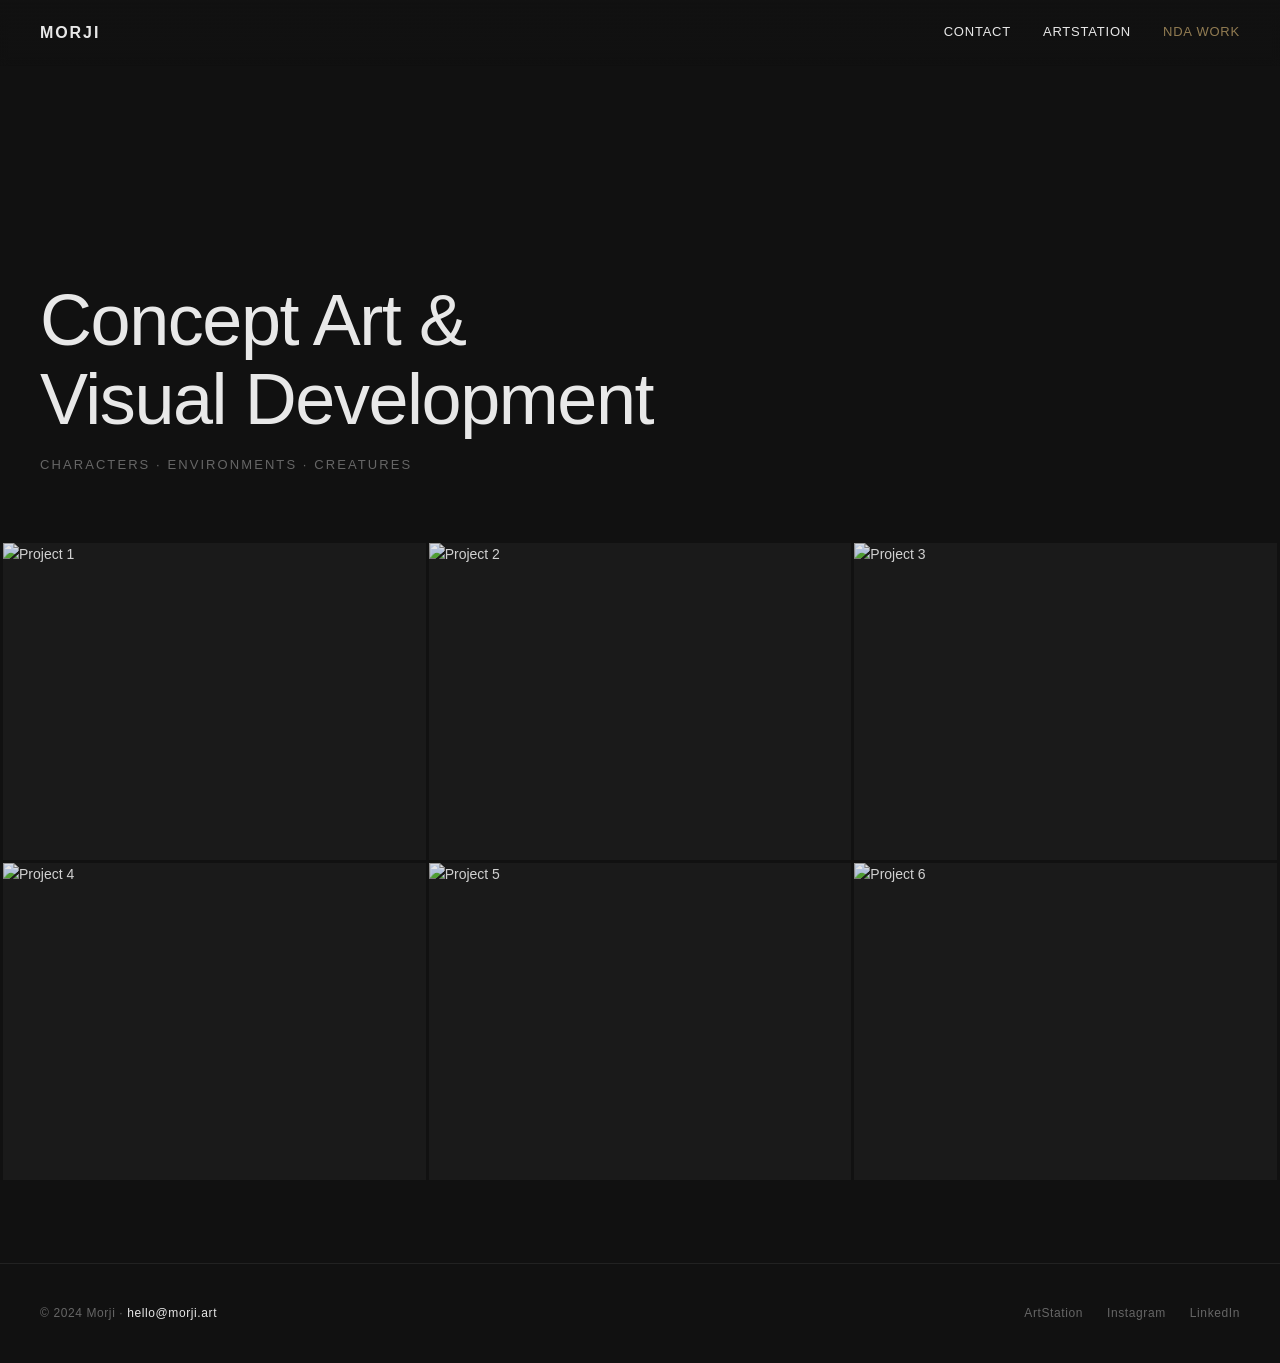
==== index.html @ d018bacb "init" ====
<!DOCTYPE html>
<html lang="en">
<head>
  <meta charset="UTF-8">
  <meta name="viewport" content="width=device-width, initial-scale=1.0">
  <title>Morji — Concept Artist</title>
  <link rel="stylesheet" href="style.css">
</head>
<body>

  <!-- NAV -->
  <nav>
    <span class="nav-name">Morji</span>
    <div class="nav-links">
      <a href="mailto:hello@morji.art">Contact</a>
      <a href="https://www.artstation.com/morjiii" target="_blank">ArtStation</a>
      <a href="nda.html" class="nav-nda">NDA Work</a>
    </div>
  </nav>

  <!-- HERO -->
  <header class="hero">
    <h1>Concept Art &<br>Visual Development</h1>
    <p>Characters · Environments · Creatures</p>
  </header>

  <!-- GALLERY GRID -->
  <main class="gallery" id="gallery">

    <!-- Each .project card -->
    <article class="project fade-in" data-project="project1">
      <div class="project-thumb">
        <img src="images/project1/thumb.jpg" alt="Project 1" loading="lazy">
        <div class="project-overlay">
          <span class="project-title">Project Title</span>
          <span class="project-type">Character Design</span>
        </div>
      </div>
    </article>

    <article class="project fade-in" data-project="project2">
      <div class="project-thumb">
        <img src="images/project2/thumb.jpg" alt="Project 2" loading="lazy">
        <div class="project-overlay">
          <span class="project-title">Environment Study</span>
          <span class="project-type">Environment</span>
        </div>
      </div>
    </article>

    <article class="project fade-in" data-project="project3">
      <div class="project-thumb">
        <img src="images/project3/thumb.jpg" alt="Project 3" loading="lazy">
        <div class="project-overlay">
          <span class="project-title">Creature Design</span>
          <span class="project-type">Creature</span>
        </div>
      </div>
    </article>

    <article class="project fade-in" data-project="project4">
      <div class="project-thumb">
        <img src="images/project4/thumb.jpg" alt="Project 4" loading="lazy">
        <div class="project-overlay">
          <span class="project-title">Visual Dev</span>
          <span class="project-type">Visual Development</span>
        </div>
      </div>
    </article>

    <article class="project fade-in" data-project="project5">
      <div class="project-thumb">
        <img src="images/project5/thumb.jpg" alt="Project 5" loading="lazy">
        <div class="project-overlay">
          <span class="project-title">Keyframe</span>
          <span class="project-type">Keyframe Art</span>
        </div>
      </div>
    </article>

    <article class="project fade-in" data-project="project6">
      <div class="project-thumb">
        <img src="images/project6/thumb.jpg" alt="Project 6" loading="lazy">
        <div class="project-overlay">
          <span class="project-title">Character Sheet</span>
          <span class="project-type">Character Design</span>
        </div>
      </div>
    </article>

  </main>

  <!-- PROJECT MODAL -->
  <div class="modal" id="modal" aria-hidden="true">
    <button class="modal-close" id="modal-close" aria-label="Close">&times;</button>
    <div class="modal-content" id="modal-content">
      <!-- Images injected by script.js -->
    </div>
  </div>

  <!-- FOOTER -->
  <footer>
    <p>© 2024 Morji · <a href="mailto:hello@morji.art">hello@morji.art</a></p>
    <div class="footer-links">
      <a href="https://www.artstation.com/morjiii" target="_blank">ArtStation</a>
      <a href="https://www.instagram.com/" target="_blank">Instagram</a>
      <a href="https://www.linkedin.com/" target="_blank">LinkedIn</a>
    </div>
  </footer>

  <script src="script.js"></script>
</body>
</html>
---- style.css ----
/* ─── Reset & Base ─────────────────────────────────────────── */
*, *::before, *::after {
  box-sizing: border-box;
  margin: 0;
  padding: 0;
}

:root {
  --bg: #111111;
  --bg2: #1a1a1a;
  --text: #e8e8e8;
  --muted: #666;
  --accent: #c8a96e;
  --gap: 3px;
  --radius: 2px;
  --font: 'Inter', 'Helvetica Neue', Arial, sans-serif;
}

html {
  scroll-behavior: smooth;
}

body {
  background: var(--bg);
  color: var(--text);
  font-family: var(--font);
  font-size: 14px;
  line-height: 1.6;
  -webkit-font-smoothing: antialiased;
}

a {
  color: var(--text);
  text-decoration: none;
  transition: color 0.2s;
}

a:hover {
  color: var(--accent);
}

img {
  display: block;
  width: 100%;
  height: 100%;
  object-fit: cover;
}

/* ─── Nav ───────────────────────────────────────────────────── */
nav {
  position: fixed;
  top: 0;
  left: 0;
  right: 0;
  z-index: 100;
  display: flex;
  align-items: center;
  justify-content: space-between;
  padding: 20px 40px;
  background: linear-gradient(to bottom, rgba(17,17,17,0.95) 0%, transparent 100%);
  backdrop-filter: blur(4px);
}

.nav-name {
  font-size: 16px;
  font-weight: 600;
  letter-spacing: 0.12em;
  text-transform: uppercase;
  color: var(--text);
}

.nav-links {
  display: flex;
  gap: 32px;
  font-size: 13px;
  letter-spacing: 0.06em;
  text-transform: uppercase;
  color: var(--muted);
}

.nav-links a:hover {
  color: var(--text);
}

.nav-nda {
  color: var(--accent) !important;
  opacity: 0.7;
}

.nav-nda:hover {
  opacity: 1;
}

/* ─── Hero ──────────────────────────────────────────────────── */
.hero {
  min-height: 60vh;
  display: flex;
  flex-direction: column;
  justify-content: flex-end;
  padding: 120px 40px 64px;
}

.hero h1 {
  font-size: clamp(36px, 6vw, 72px);
  font-weight: 300;
  letter-spacing: -0.02em;
  line-height: 1.1;
  color: var(--text);
}

.hero p {
  margin-top: 16px;
  font-size: 13px;
  letter-spacing: 0.16em;
  text-transform: uppercase;
  color: var(--muted);
}

/* ─── Gallery Grid ──────────────────────────────────────────── */
.gallery {
  display: grid;
  grid-template-columns: repeat(3, 1fr);
  gap: var(--gap);
  padding: var(--gap);
}

@media (max-width: 900px) {
  .gallery {
    grid-template-columns: repeat(2, 1fr);
  }
}

@media (max-width: 540px) {
  .gallery {
    grid-template-columns: 1fr;
  }
}

/* ─── Project Card ──────────────────────────────────────────── */
.project {
  cursor: pointer;
}

.project-thumb {
  position: relative;
  aspect-ratio: 4 / 3;
  overflow: hidden;
  background: var(--bg2);
}

.project-thumb img {
  transition: transform 0.6s cubic-bezier(0.25, 0.46, 0.45, 0.94),
              filter 0.4s ease;
  filter: brightness(0.9);
}

.project:hover .project-thumb img {
  transform: scale(1.04);
  filter: brightness(1);
}

.project-overlay {
  position: absolute;
  inset: 0;
  display: flex;
  flex-direction: column;
  justify-content: flex-end;
  padding: 20px;
  background: linear-gradient(to top, rgba(0,0,0,0.75) 0%, transparent 50%);
  opacity: 0;
  transition: opacity 0.3s ease;
}

.project:hover .project-overlay {
  opacity: 1;
}

.project-title {
  font-size: 15px;
  font-weight: 500;
  line-height: 1.2;
}

.project-type {
  margin-top: 4px;
  font-size: 11px;
  letter-spacing: 0.1em;
  text-transform: uppercase;
  color: var(--accent);
}

/* ─── Fade-in Animation ─────────────────────────────────────── */
.fade-in {
  opacity: 0;
  transform: translateY(24px);
  transition: opacity 0.6s ease, transform 0.6s ease;
}

.fade-in.visible {
  opacity: 1;
  transform: translateY(0);
}

/* ─── Modal ─────────────────────────────────────────────────── */
.modal {
  position: fixed;
  inset: 0;
  z-index: 200;
  background: rgba(10, 10, 10, 0.97);
  overflow-y: auto;
  opacity: 0;
  pointer-events: none;
  transition: opacity 0.3s ease;
}

.modal.open {
  opacity: 1;
  pointer-events: all;
}

.modal-close {
  position: fixed;
  top: 24px;
  right: 32px;
  z-index: 201;
  background: none;
  border: none;
  color: var(--muted);
  font-size: 32px;
  line-height: 1;
  cursor: pointer;
  transition: color 0.2s;
}

.modal-close:hover {
  color: var(--text);
}

.modal-content {
  max-width: 1100px;
  margin: 0 auto;
  padding: 80px 24px 80px;
  display: flex;
  flex-direction: column;
  gap: 4px;
}

.modal-content img {
  width: 100%;
  height: auto;
  object-fit: contain;
  border-radius: var(--radius);
}

.modal-header {
  padding: 0 0 32px;
}

.modal-header h2 {
  font-size: 28px;
  font-weight: 300;
}

.modal-header span {
  font-size: 12px;
  letter-spacing: 0.1em;
  text-transform: uppercase;
  color: var(--accent);
}

/* ─── Footer ────────────────────────────────────────────────── */
footer {
  margin-top: 80px;
  padding: 40px;
  display: flex;
  align-items: center;
  justify-content: space-between;
  border-top: 1px solid #222;
  color: var(--muted);
  font-size: 12px;
  letter-spacing: 0.05em;
}

.footer-links {
  display: flex;
  gap: 24px;
}

.footer-links a {
  color: var(--muted);
}

.footer-links a:hover {
  color: var(--text);
}

@media (max-width: 600px) {
  nav {
    padding: 16px 20px;
  }

  .hero {
    padding: 100px 20px 48px;
  }

  footer {
    flex-direction: column;
    gap: 16px;
    text-align: center;
    padding: 32px 20px;
  }
}

/* ─── NDA Page ──────────────────────────────────────────────── */
.nda-gate {
  min-height: 100vh;
  display: flex;
  align-items: center;
  justify-content: center;
  flex-direction: column;
  gap: 24px;
  padding: 40px;
  text-align: center;
}

.nda-gate h2 {
  font-size: 22px;
  font-weight: 300;
  letter-spacing: 0.05em;
}

.nda-gate p {
  color: var(--muted);
  font-size: 13px;
  max-width: 320px;
}

.nda-form {
  display: flex;
  gap: 0;
  margin-top: 8px;
}

.nda-form input[type="password"] {
  background: var(--bg2);
  border: 1px solid #333;
  border-right: none;
  color: var(--text);
  font-family: var(--font);
  font-size: 14px;
  padding: 12px 16px;
  outline: none;
  width: 220px;
  border-radius: var(--radius) 0 0 var(--radius);
  transition: border-color 0.2s;
}

.nda-form input[type="password"]:focus {
  border-color: var(--accent);
}

.nda-form button {
  background: var(--accent);
  border: none;
  color: #111;
  font-family: var(--font);
  font-size: 12px;
  font-weight: 600;
  letter-spacing: 0.1em;
  text-transform: uppercase;
  padding: 12px 20px;
  cursor: pointer;
  border-radius: 0 var(--radius) var(--radius) 0;
  transition: background 0.2s;
}

.nda-form button:hover {
  background: #d4b87a;
}

.nda-error {
  color: #c0392b;
  font-size: 12px;
  height: 16px;
}

.nda-gallery {
  display: none;
  flex-direction: column;
  gap: 4px;
  padding: var(--gap);
  max-width: 1200px;
  margin: 80px auto 80px;
}

.nda-gallery.unlocked {
  display: flex;
}

.nda-gallery img {
  width: 100%;
  height: auto;
  object-fit: contain;
}
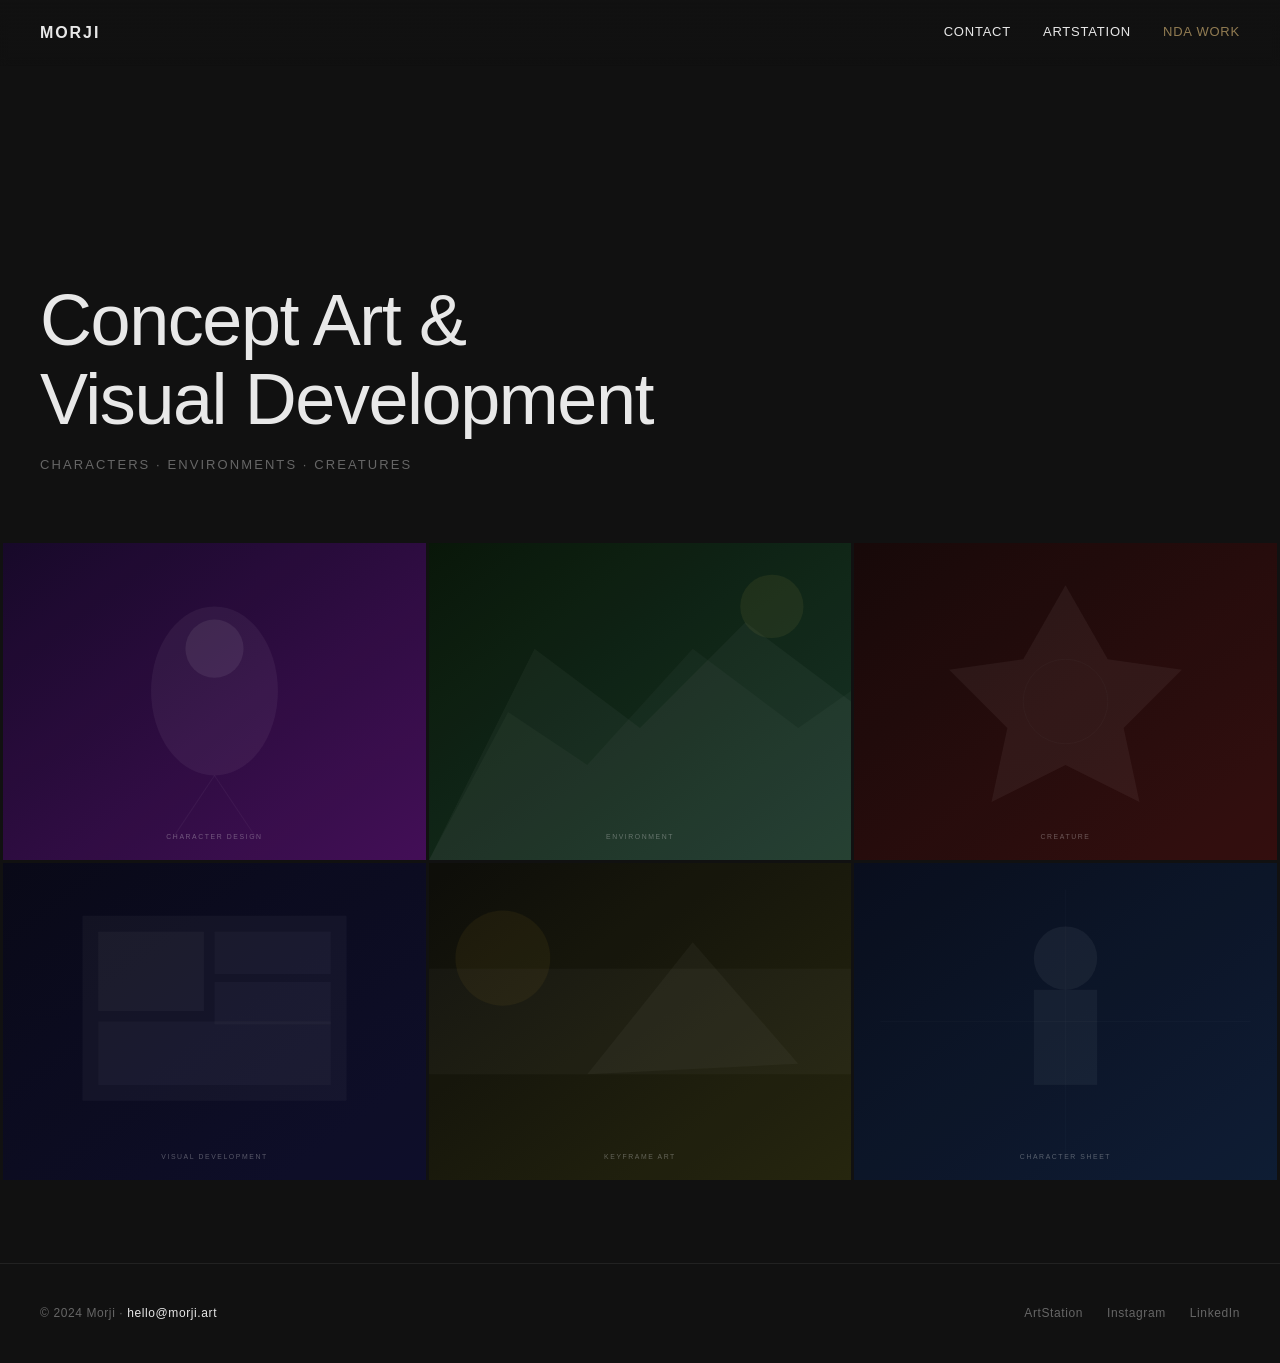
==== commit b708620a: "images" ====
--- a/index.html
+++ b/index.html
@@ -30,7 +30,7 @@
     <!-- Each .project card -->
     <article class="project fade-in" data-project="project1">
       <div class="project-thumb">
-        <img src="images/project1/thumb.jpg" alt="Project 1" loading="lazy">
+        <img src="images/project1/thumb.svg" alt="Project 1" loading="lazy">
         <div class="project-overlay">
           <span class="project-title">Project Title</span>
           <span class="project-type">Character Design</span>
@@ -40,7 +40,7 @@
 
     <article class="project fade-in" data-project="project2">
       <div class="project-thumb">
-        <img src="images/project2/thumb.jpg" alt="Project 2" loading="lazy">
+        <img src="images/project2/thumb.svg" alt="Project 2" loading="lazy">
         <div class="project-overlay">
           <span class="project-title">Environment Study</span>
           <span class="project-type">Environment</span>
@@ -50,7 +50,7 @@
 
     <article class="project fade-in" data-project="project3">
       <div class="project-thumb">
-        <img src="images/project3/thumb.jpg" alt="Project 3" loading="lazy">
+        <img src="images/project3/thumb.svg" alt="Project 3" loading="lazy">
         <div class="project-overlay">
           <span class="project-title">Creature Design</span>
           <span class="project-type">Creature</span>
@@ -60,7 +60,7 @@
 
     <article class="project fade-in" data-project="project4">
       <div class="project-thumb">
-        <img src="images/project4/thumb.jpg" alt="Project 4" loading="lazy">
+        <img src="images/project4/thumb.svg" alt="Project 4" loading="lazy">
         <div class="project-overlay">
           <span class="project-title">Visual Dev</span>
           <span class="project-type">Visual Development</span>
@@ -70,7 +70,7 @@
 
     <article class="project fade-in" data-project="project5">
       <div class="project-thumb">
-        <img src="images/project5/thumb.jpg" alt="Project 5" loading="lazy">
+        <img src="images/project5/thumb.svg" alt="Project 5" loading="lazy">
         <div class="project-overlay">
           <span class="project-title">Keyframe</span>
           <span class="project-type">Keyframe Art</span>
@@ -80,7 +80,7 @@
 
     <article class="project fade-in" data-project="project6">
       <div class="project-thumb">
-        <img src="images/project6/thumb.jpg" alt="Project 6" loading="lazy">
+        <img src="images/project6/thumb.svg" alt="Project 6" loading="lazy">
         <div class="project-overlay">
           <span class="project-title">Character Sheet</span>
           <span class="project-type">Character Design</span>
--- a/style.css
+++ b/style.css
@@ -402,3 +402,41 @@
   height: auto;
   object-fit: contain;
 }
+
+/* Placeholder shown when NDA images haven't loaded / are missing */
+.nda-gallery img[src=""], .nda-gallery img:not([src]),
+.nda-gallery img.placeholder {
+  display: block;
+}
+
+.nda-gallery img::after {
+  content: '';
+  display: block;
+}
+
+/* Broken/missing image fallback — visible grey block with label */
+.nda-placeholder {
+  width: 100%;
+  aspect-ratio: 16 / 9;
+  background: var(--bg2);
+  border: 1px dashed #333;
+  display: flex;
+  align-items: center;
+  justify-content: center;
+  flex-direction: column;
+  gap: 10px;
+  color: var(--muted);
+  font-size: 12px;
+  letter-spacing: 0.1em;
+  text-transform: uppercase;
+}
+
+.nda-placeholder::before {
+  content: '';
+  width: 32px;
+  height: 32px;
+  border: 1px solid #444;
+  border-radius: 50%;
+  display: block;
+  background: url("data:image/svg+xml,%3Csvg xmlns='http://www.w3.org/2000/svg' viewBox='0 0 24 24' fill='none' stroke='%23555' stroke-width='1.5'%3E%3Crect x='3' y='3' width='18' height='18' rx='2'/%3E%3Ccircle cx='8.5' cy='8.5' r='1.5'/%3E%3Cpath d='M21 15l-5-5L5 21'/%3E%3C/svg%3E") center/18px no-repeat;
+}
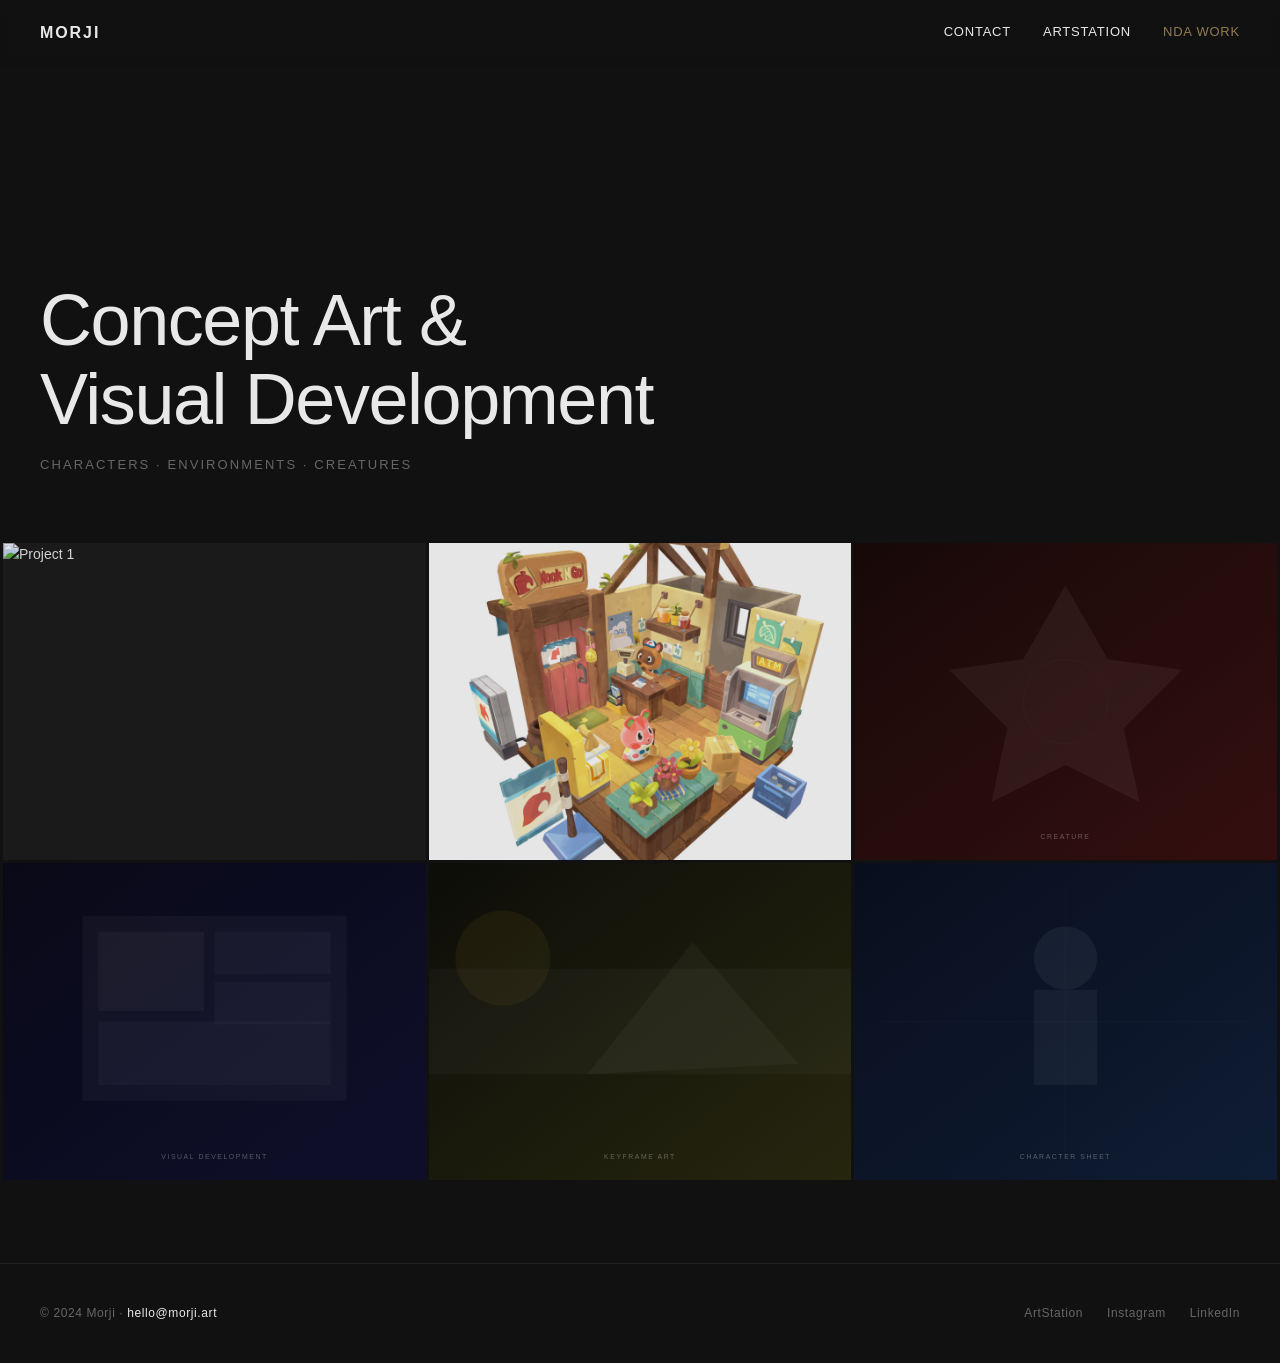
==== commit db317cd9: "yosh" ====
--- a/index.html
+++ b/index.html
@@ -30,7 +30,7 @@
     <!-- Each .project card -->
     <article class="project fade-in" data-project="project1">
       <div class="project-thumb">
-        <img src="images/project1/thumb.svg" alt="Project 1" loading="lazy">
+        <img src="images/project1/thumb.jpg" alt="Project 1" loading="lazy">
         <div class="project-overlay">
           <span class="project-title">Project Title</span>
           <span class="project-type">Character Design</span>
@@ -40,7 +40,7 @@
 
     <article class="project fade-in" data-project="project2">
       <div class="project-thumb">
-        <img src="images/project2/thumb.svg" alt="Project 2" loading="lazy">
+        <img src="images/project2/thumb.jpg" alt="Project 2" loading="lazy">
         <div class="project-overlay">
           <span class="project-title">Environment Study</span>
           <span class="project-type">Environment</span>
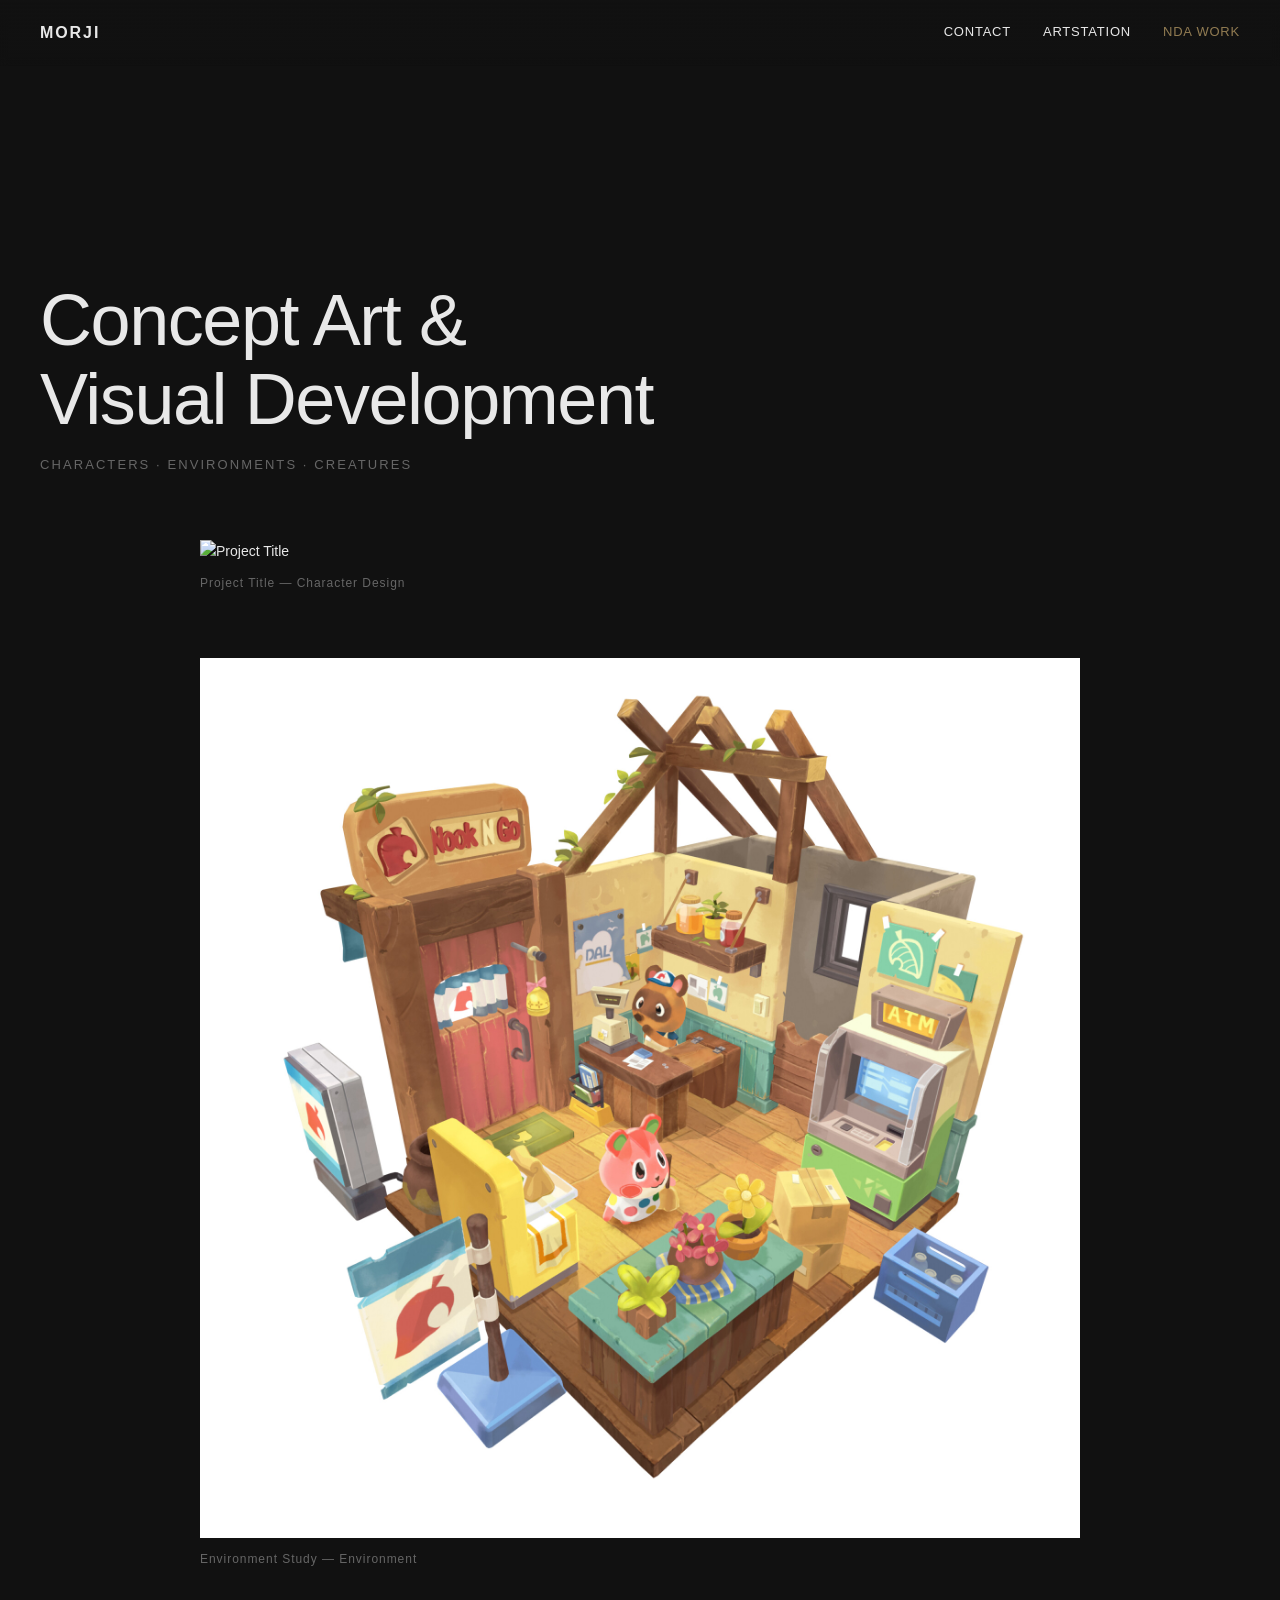
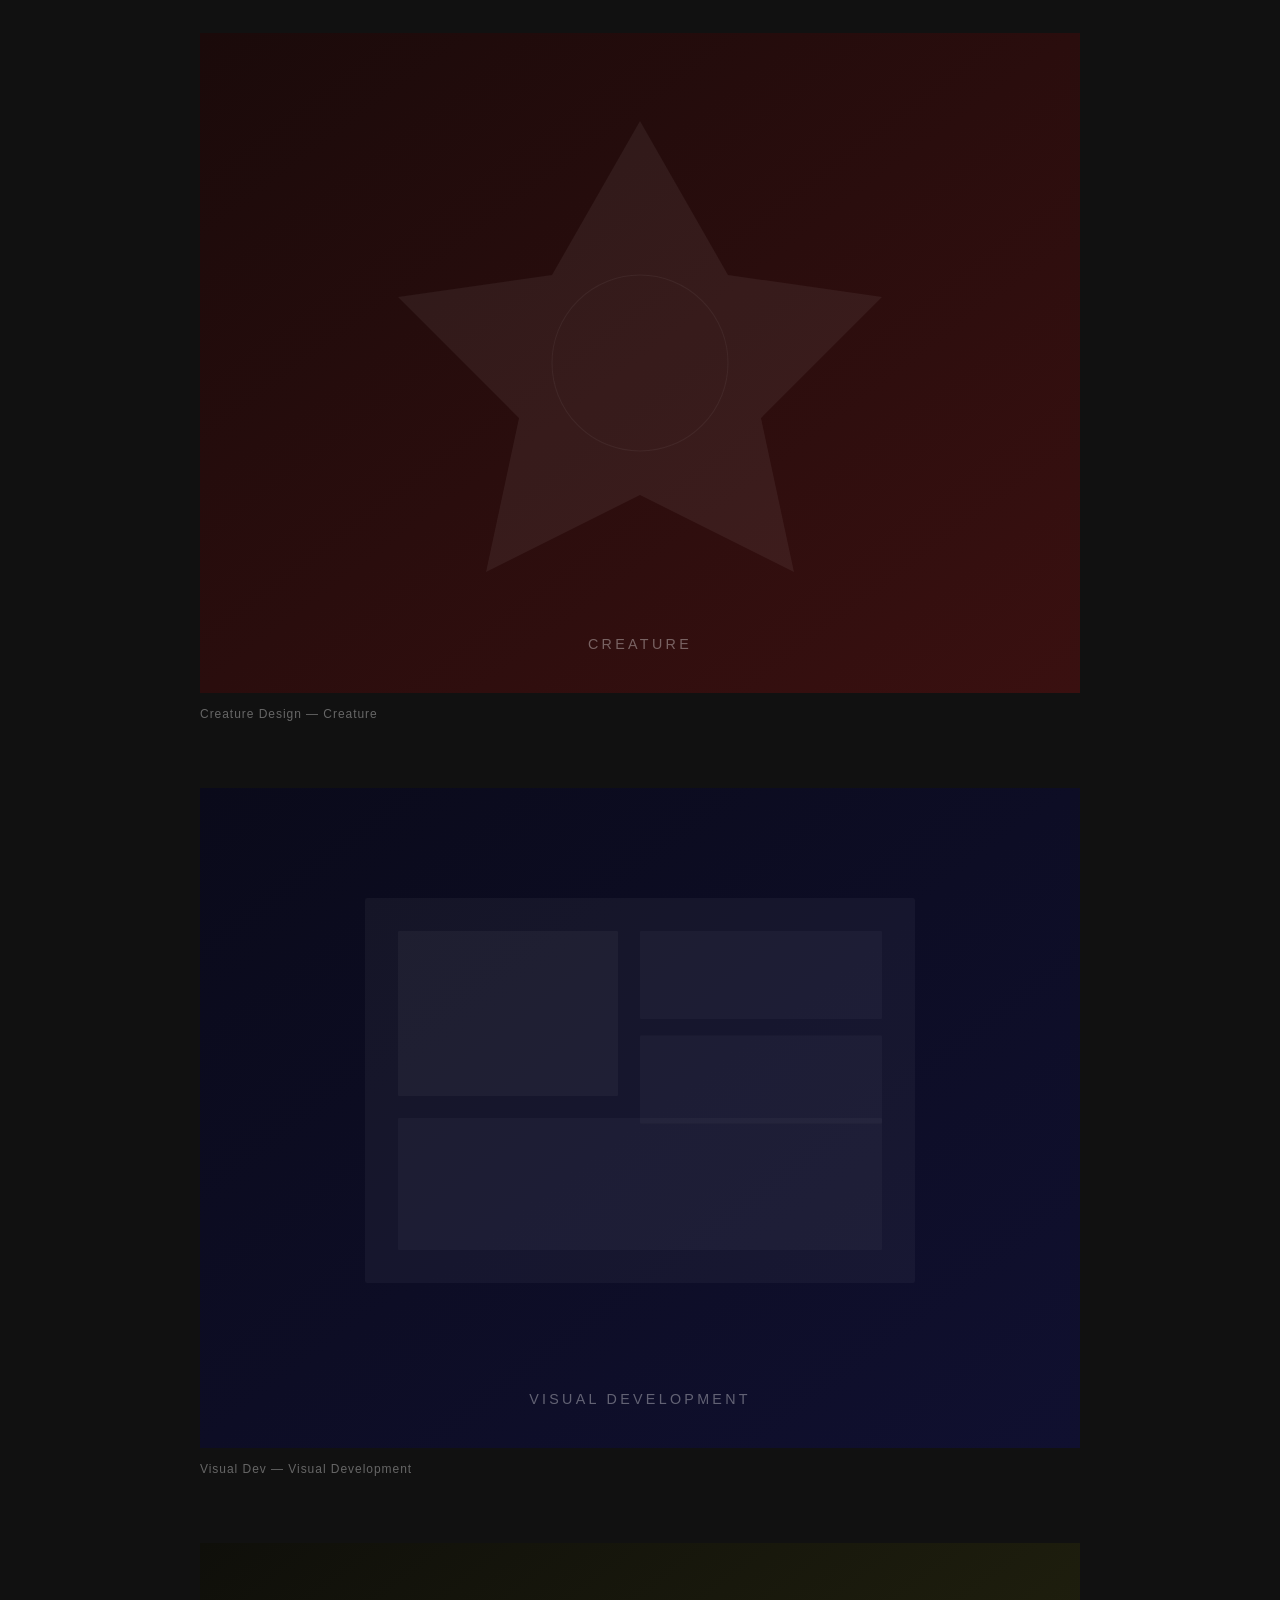
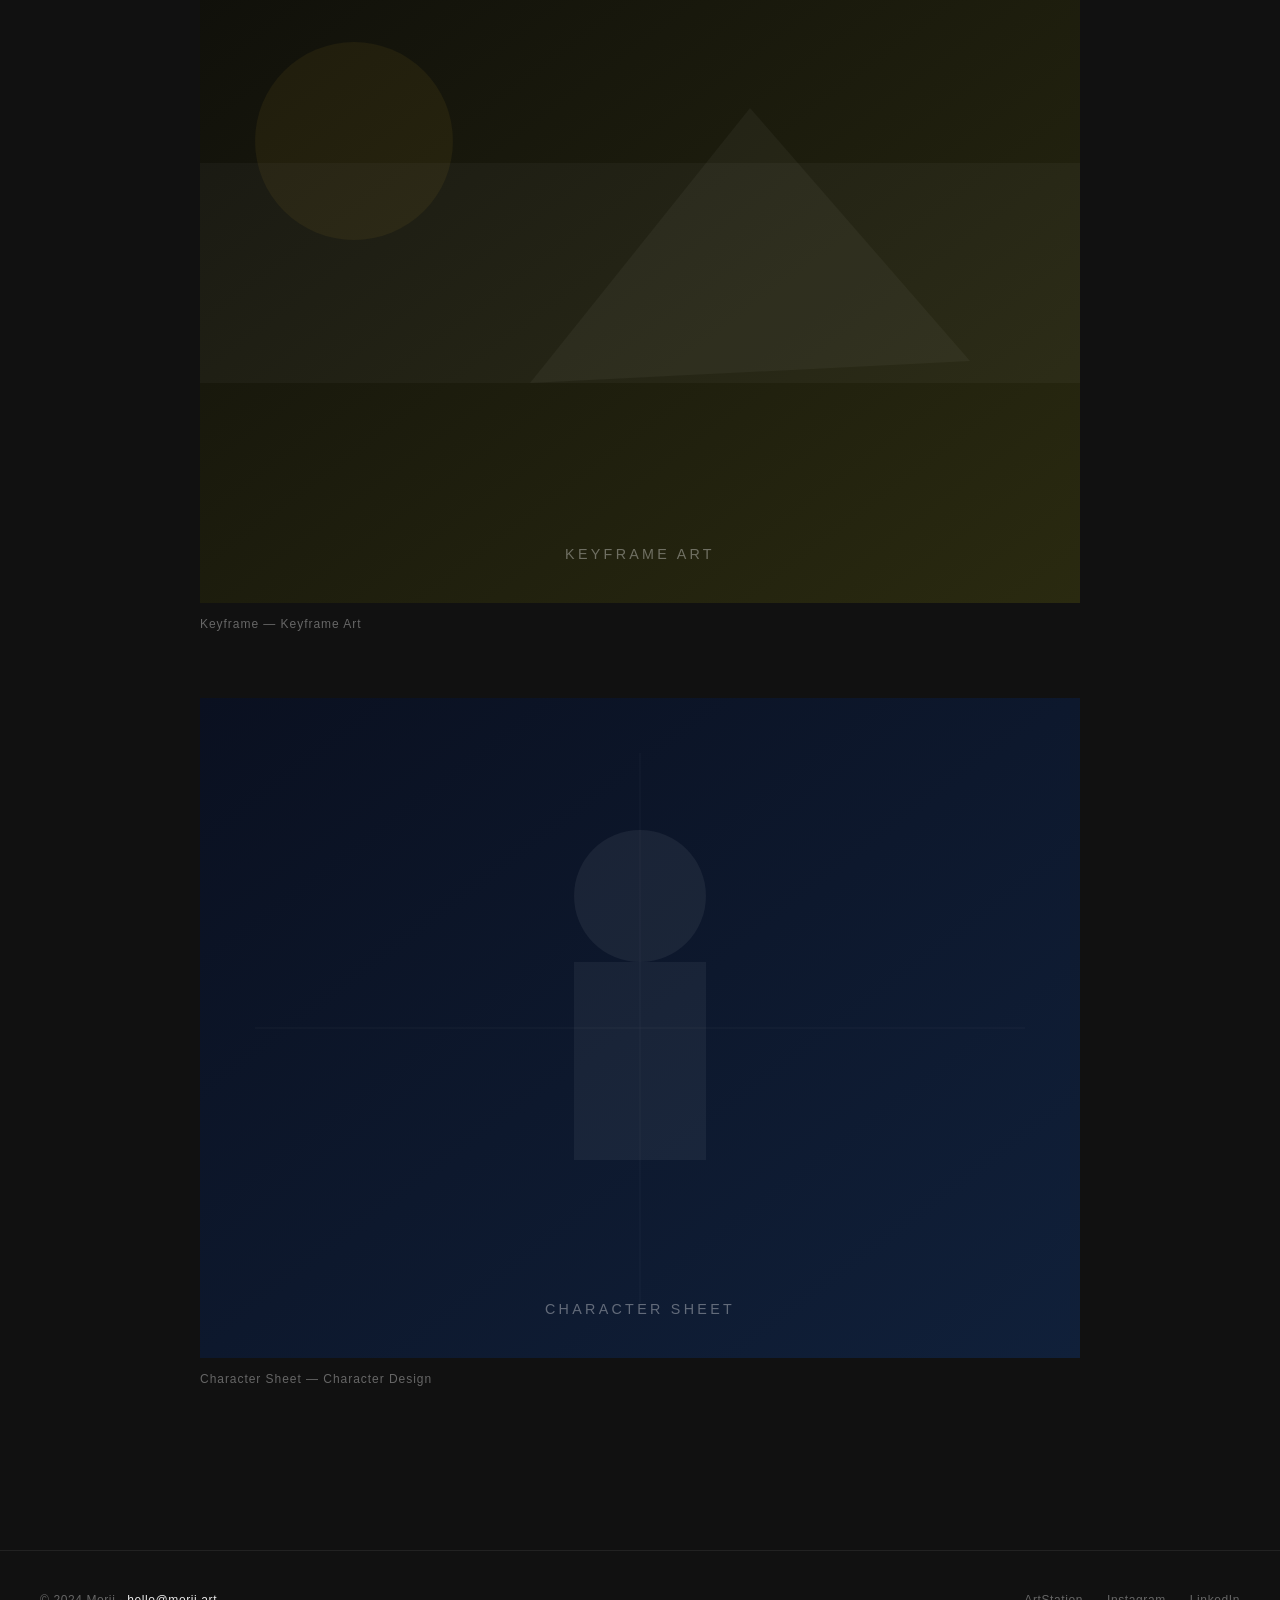
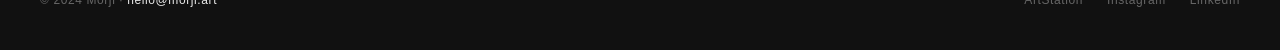
==== commit 71e32463: "single column gallery with captions" ====
--- a/index.html
+++ b/index.html
@@ -24,79 +24,40 @@
     <p>Characters · Environments · Creatures</p>
   </header>
 
-  <!-- GALLERY GRID -->
-  <main class="gallery" id="gallery">
+  <!-- GALLERY -->
+  <main class="gallery">
 
-    <!-- Each .project card -->
-    <article class="project fade-in" data-project="project1">
-      <div class="project-thumb">
-        <img src="images/project1/thumb.jpg" alt="Project 1" loading="lazy">
-        <div class="project-overlay">
-          <span class="project-title">Project Title</span>
-          <span class="project-type">Character Design</span>
-        </div>
-      </div>
+    <article class="project fade-in">
+      <img src="images/project1/thumb.jpg" alt="Project Title" loading="lazy">
+      <p class="caption">Project Title — Character Design</p>
     </article>
 
-    <article class="project fade-in" data-project="project2">
-      <div class="project-thumb">
-        <img src="images/project2/thumb.jpg" alt="Project 2" loading="lazy">
-        <div class="project-overlay">
-          <span class="project-title">Environment Study</span>
-          <span class="project-type">Environment</span>
-        </div>
-      </div>
+    <article class="project fade-in">
+      <img src="images/project2/thumb.jpg" alt="Environment Study" loading="lazy">
+      <p class="caption">Environment Study — Environment</p>
     </article>
 
-    <article class="project fade-in" data-project="project3">
-      <div class="project-thumb">
-        <img src="images/project3/thumb.svg" alt="Project 3" loading="lazy">
-        <div class="project-overlay">
-          <span class="project-title">Creature Design</span>
-          <span class="project-type">Creature</span>
-        </div>
-      </div>
+    <article class="project fade-in">
+      <img src="images/project3/thumb.svg" alt="Creature Design" loading="lazy">
+      <p class="caption">Creature Design — Creature</p>
     </article>
 
-    <article class="project fade-in" data-project="project4">
-      <div class="project-thumb">
-        <img src="images/project4/thumb.svg" alt="Project 4" loading="lazy">
-        <div class="project-overlay">
-          <span class="project-title">Visual Dev</span>
-          <span class="project-type">Visual Development</span>
-        </div>
-      </div>
+    <article class="project fade-in">
+      <img src="images/project4/thumb.svg" alt="Visual Dev" loading="lazy">
+      <p class="caption">Visual Dev — Visual Development</p>
     </article>
 
-    <article class="project fade-in" data-project="project5">
-      <div class="project-thumb">
-        <img src="images/project5/thumb.svg" alt="Project 5" loading="lazy">
-        <div class="project-overlay">
-          <span class="project-title">Keyframe</span>
-          <span class="project-type">Keyframe Art</span>
-        </div>
-      </div>
+    <article class="project fade-in">
+      <img src="images/project5/thumb.svg" alt="Keyframe" loading="lazy">
+      <p class="caption">Keyframe — Keyframe Art</p>
     </article>
 
-    <article class="project fade-in" data-project="project6">
-      <div class="project-thumb">
-        <img src="images/project6/thumb.svg" alt="Project 6" loading="lazy">
-        <div class="project-overlay">
-          <span class="project-title">Character Sheet</span>
-          <span class="project-type">Character Design</span>
-        </div>
-      </div>
+    <article class="project fade-in">
+      <img src="images/project6/thumb.svg" alt="Character Sheet" loading="lazy">
+      <p class="caption">Character Sheet — Character Design</p>
     </article>
 
   </main>
-
-  <!-- PROJECT MODAL -->
-  <div class="modal" id="modal" aria-hidden="true">
-    <button class="modal-close" id="modal-close" aria-label="Close">&times;</button>
-    <div class="modal-content" id="modal-content">
-      <!-- Images injected by script.js -->
-    </div>
-  </div>
 
   <!-- FOOTER -->
   <footer>
--- a/style.css
+++ b/style.css
@@ -116,77 +116,28 @@
   color: var(--muted);
 }
 
-/* ─── Gallery Grid ──────────────────────────────────────────── */
+/* ─── Gallery ───────────────────────────────────────────────── */
 .gallery {
-  display: grid;
-  grid-template-columns: repeat(3, 1fr);
-  gap: var(--gap);
-  padding: var(--gap);
-}
-
-@media (max-width: 900px) {
-  .gallery {
-    grid-template-columns: repeat(2, 1fr);
-  }
-}
-
-@media (max-width: 540px) {
-  .gallery {
-    grid-template-columns: 1fr;
-  }
-}
-
-/* ─── Project Card ──────────────────────────────────────────── */
-.project {
-  cursor: pointer;
-}
-
-.project-thumb {
-  position: relative;
-  aspect-ratio: 4 / 3;
-  overflow: hidden;
-  background: var(--bg2);
-}
-
-.project-thumb img {
-  transition: transform 0.6s cubic-bezier(0.25, 0.46, 0.45, 0.94),
-              filter 0.4s ease;
-  filter: brightness(0.9);
-}
-
-.project:hover .project-thumb img {
-  transform: scale(1.04);
-  filter: brightness(1);
-}
-
-.project-overlay {
-  position: absolute;
-  inset: 0;
-  display: flex;
-  flex-direction: column;
-  justify-content: flex-end;
-  padding: 20px;
-  background: linear-gradient(to top, rgba(0,0,0,0.75) 0%, transparent 50%);
-  opacity: 0;
-  transition: opacity 0.3s ease;
-}
-
-.project:hover .project-overlay {
-  opacity: 1;
-}
-
-.project-title {
-  font-size: 15px;
-  font-weight: 500;
-  line-height: 1.2;
-}
-
-.project-type {
-  margin-top: 4px;
-  font-size: 11px;
-  letter-spacing: 0.1em;
-  text-transform: uppercase;
-  color: var(--accent);
+  max-width: 960px;
+  margin: 0 auto;
+  padding: 0 40px 80px;
+  display: flex;
+  flex-direction: column;
+  gap: 64px;
+}
+
+/* ─── Project ───────────────────────────────────────────────── */
+.project img {
+  width: 100%;
+  height: auto;
+  display: block;
+}
+
+.caption {
+  margin-top: 12px;
+  font-size: 12px;
+  letter-spacing: 0.08em;
+  color: var(--muted);
 }
 
 /* ─── Fade-in Animation ─────────────────────────────────────── */
@@ -199,73 +150,6 @@
 .fade-in.visible {
   opacity: 1;
   transform: translateY(0);
-}
-
-/* ─── Modal ─────────────────────────────────────────────────── */
-.modal {
-  position: fixed;
-  inset: 0;
-  z-index: 200;
-  background: rgba(10, 10, 10, 0.97);
-  overflow-y: auto;
-  opacity: 0;
-  pointer-events: none;
-  transition: opacity 0.3s ease;
-}
-
-.modal.open {
-  opacity: 1;
-  pointer-events: all;
-}
-
-.modal-close {
-  position: fixed;
-  top: 24px;
-  right: 32px;
-  z-index: 201;
-  background: none;
-  border: none;
-  color: var(--muted);
-  font-size: 32px;
-  line-height: 1;
-  cursor: pointer;
-  transition: color 0.2s;
-}
-
-.modal-close:hover {
-  color: var(--text);
-}
-
-.modal-content {
-  max-width: 1100px;
-  margin: 0 auto;
-  padding: 80px 24px 80px;
-  display: flex;
-  flex-direction: column;
-  gap: 4px;
-}
-
-.modal-content img {
-  width: 100%;
-  height: auto;
-  object-fit: contain;
-  border-radius: var(--radius);
-}
-
-.modal-header {
-  padding: 0 0 32px;
-}
-
-.modal-header h2 {
-  font-size: 28px;
-  font-weight: 300;
-}
-
-.modal-header span {
-  font-size: 12px;
-  letter-spacing: 0.1em;
-  text-transform: uppercase;
-  color: var(--accent);
 }
 
 /* ─── Footer ────────────────────────────────────────────────── */
